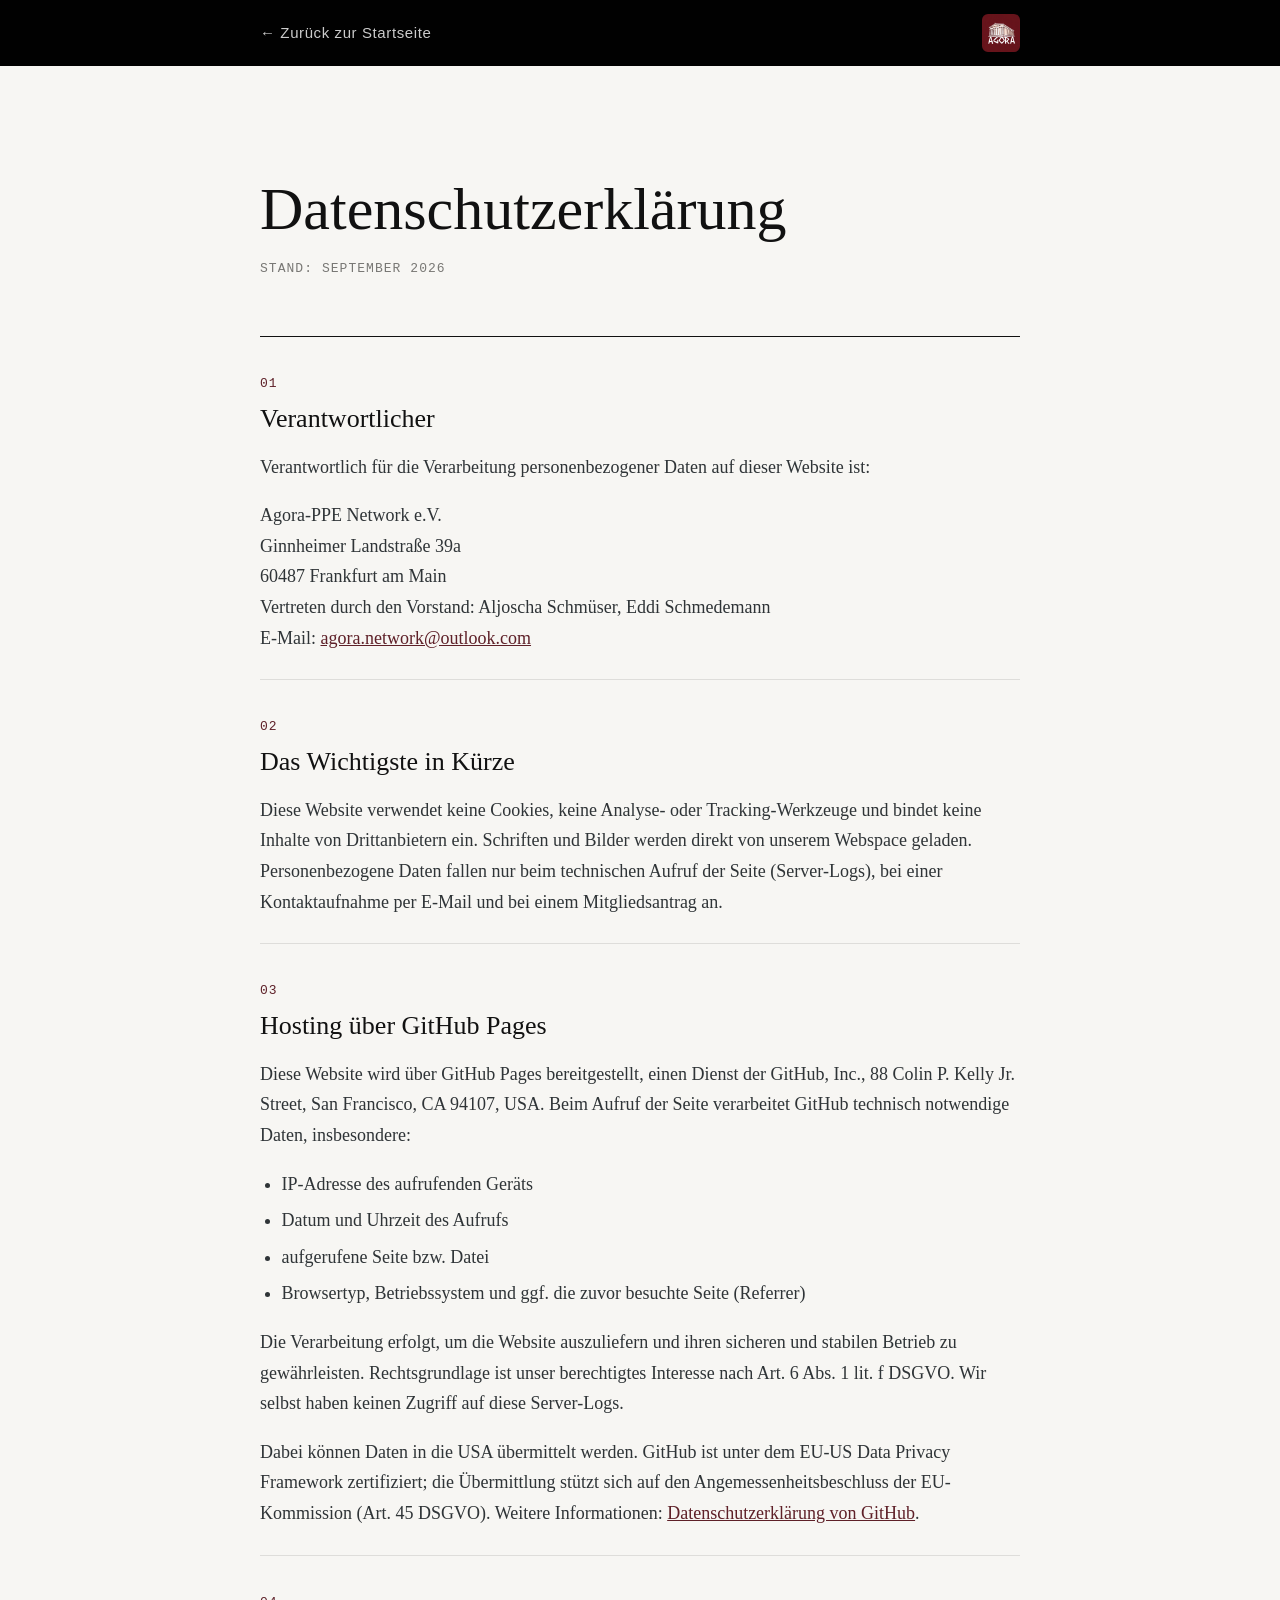
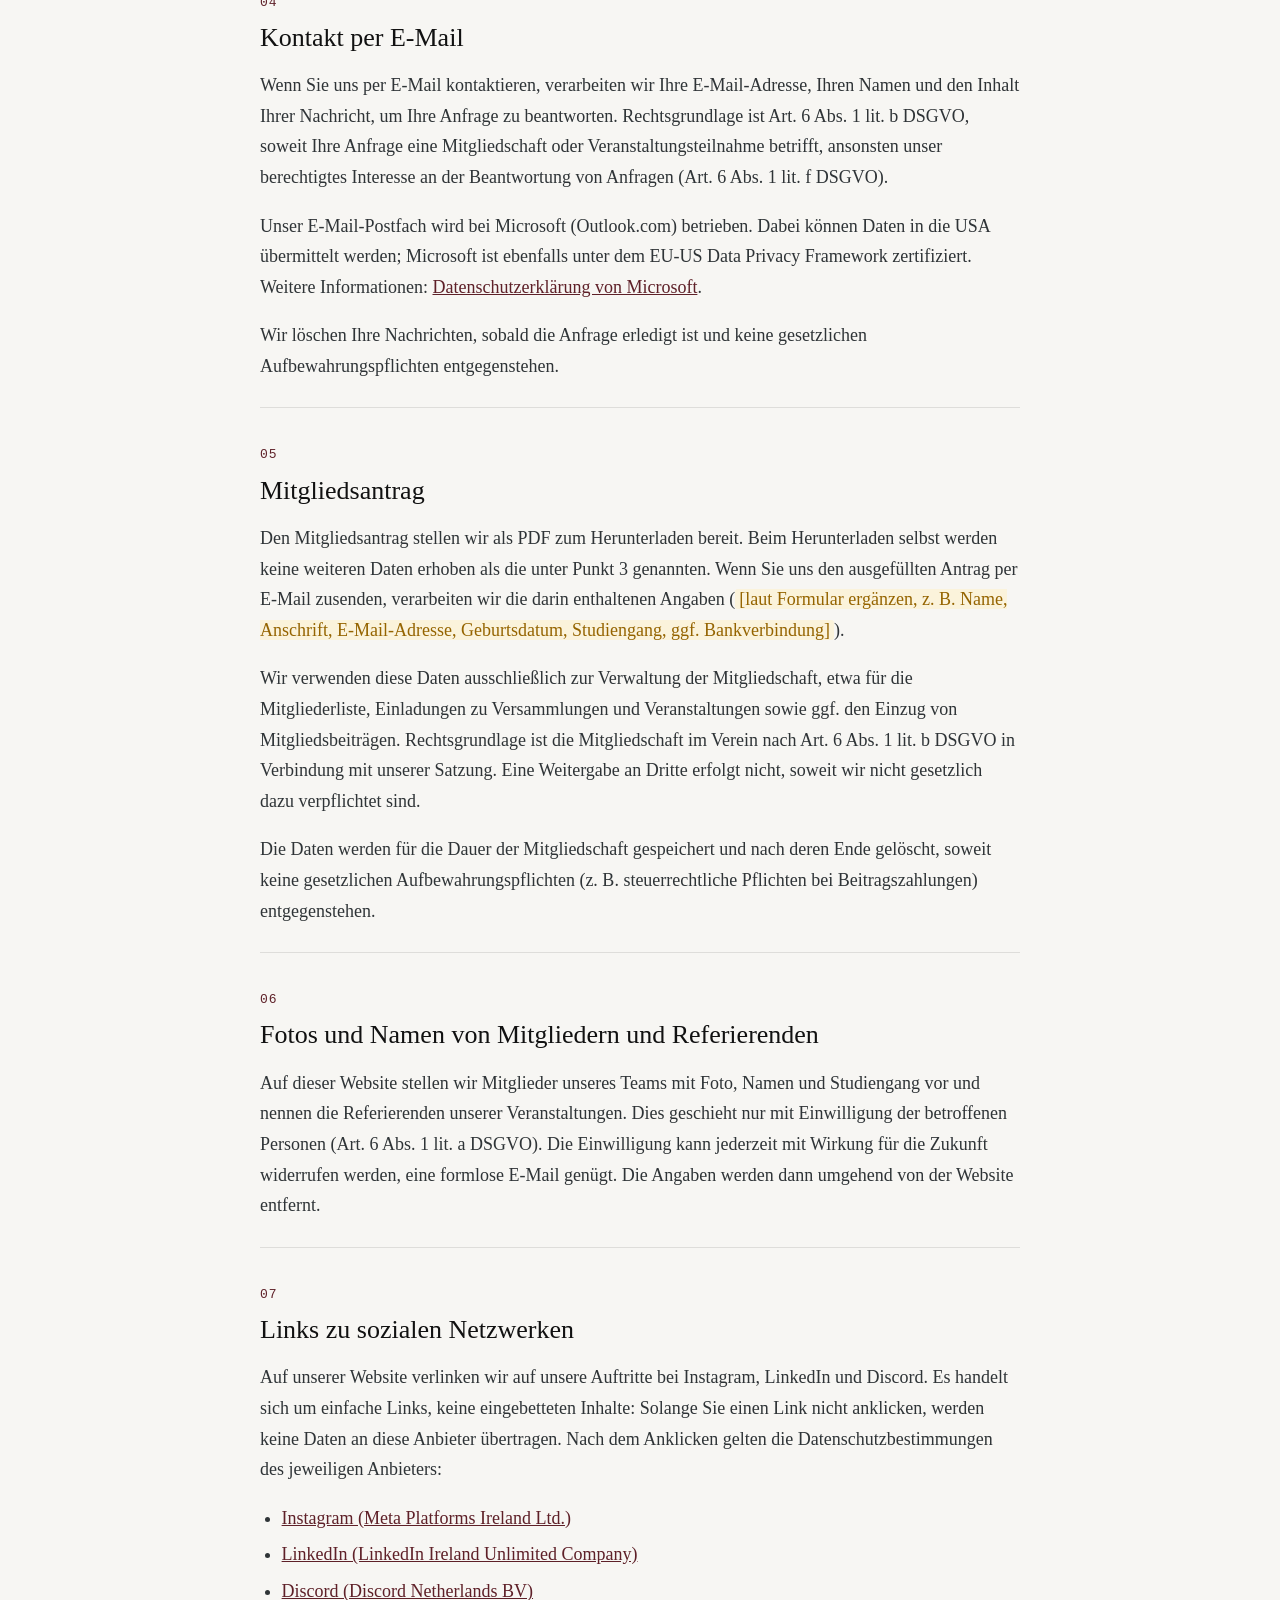
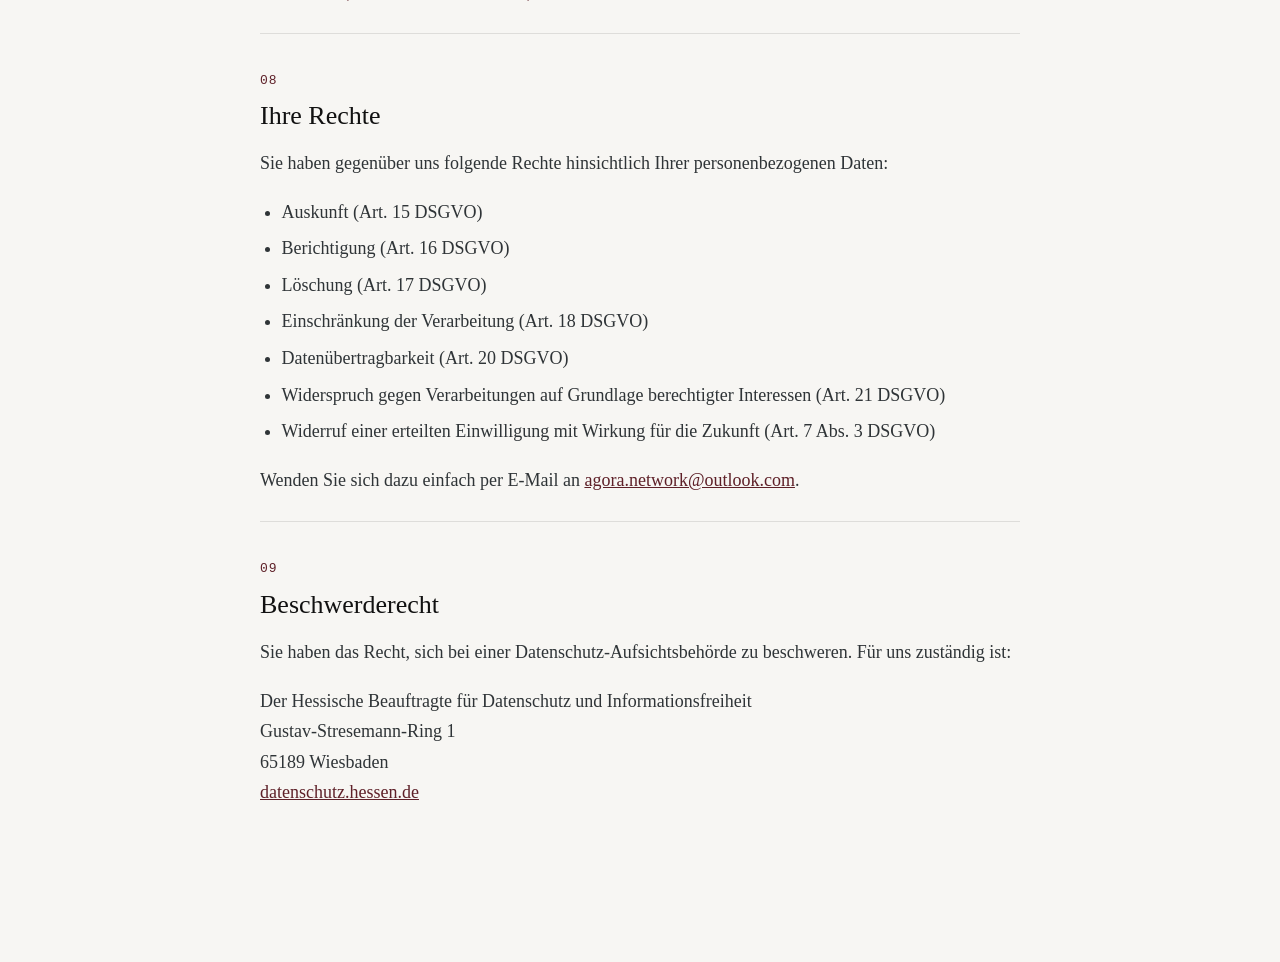
==== datenschutz.html @ 322d08b3 "new font und datenschutz erklärung" ====
<!DOCTYPE html>
<html lang="de">
<head>
    <meta charset="UTF-8">
    <meta name="viewport" content="width=device-width, initial-scale=1.0">
    <meta name="description" content="Datenschutzerklärung von Agora - PPE Network e.V.">
    <title>Datenschutz · AGORA - PPE Network</title>
    <link rel="icon" href="media/Agora_Logo.jpg">
    <!-- ENTWURF: vor der Veröffentlichung prüfen, markierte Stellen ([ ... ]) ergänzen
         und mit einem Generator (z. B. datenschutz-generator.de) abgleichen. -->
    <style>
        @font-face {
            font-family: 'Bebas Neue';
            src: url('media/BebasNeue/BebasNeue-Regular.ttf') format('truetype');
            font-weight: 100 900;
            font-style: normal;
            font-display: swap;
        }

        :root {
            --ink: #111111;
            --text: #2F3437;
            --muted: #787774;
            --line: rgba(0, 0, 0, 0.1);
            --accent: #5E2028;
            --mono: 'SF Mono', Consolas, 'Courier New', monospace;
            --serif: Baskerville, Georgia, serif;
        }

        body {
            margin: 0;
            background: #F7F6F3;
            color: var(--text);
            font-family: var(--serif);
            font-size: 18px;
            line-height: 1.7;
        }

        .ds_header {
            background: #010101;
            padding: 14px 24px;
        }

        .ds_header_inner {
            max-width: 760px;
            margin: 0 auto;
            display: flex;
            align-items: center;
            justify-content: space-between;
            gap: 16px;
        }

        .ds_back {
            font-family: 'Bebas Neue', sans-serif;
            font-size: 15px;
            letter-spacing: 0.04em;
            color: #cbcbcb;
            text-decoration: none;
        }

        .ds_back:hover,
        .ds_back:focus-visible {
            color: #f5f5f5;
        }

        .ds_header img {
            width: 38px;
            height: 38px;
            border-radius: 6px;
            display: block;
        }

        main {
            max-width: 760px;
            margin: 0 auto;
            padding: clamp(56px, 9vw, 110px) 24px clamp(72px, 10vw, 130px);
        }

        h1 {
            font-family: 'Bebas Neue', Baskerville, serif;
            font-size: clamp(34px, 6vw, 60px);
            font-weight: normal;
            line-height: 1.1;
            color: var(--ink);
            margin: 0 0 16px;
        }

        .ds_stand {
            font-family: var(--mono);
            font-size: 13px;
            letter-spacing: 0.08em;
            text-transform: uppercase;
            color: var(--muted);
            margin: 0 0 56px;
        }

        section {
            border-top: 1px solid var(--line);
            padding: 36px 0 8px;
        }

        section:first-of-type {
            border-top-color: var(--ink);
        }

        .ds_num {
            font-family: var(--mono);
            font-size: 13px;
            letter-spacing: 0.08em;
            color: var(--accent);
            margin-bottom: 8px;
        }

        h2 {
            font-family: 'Bebas Neue', Baskerville, serif;
            font-size: clamp(20px, 2.6vw, 26px);
            font-weight: normal;
            line-height: 1.25;
            color: var(--ink);
            margin: 0 0 16px;
        }

        p, ul {
            margin: 0 0 18px;
        }

        ul {
            padding-left: 1.2em;
        }

        li {
            margin-bottom: 6px;
        }

        a {
            color: var(--accent);
        }

        address {
            font-style: normal;
            margin: 0 0 18px;
        }

        .todo {
            background: #FBF3DB;
            color: #956400;
            padding: 0 4px;
            border-radius: 3px;
        }

        @media (max-width: 640px) {
            body {
                font-size: 17px;
            }

            .ds_header,
            main {
                padding-left: 16px;
                padding-right: 16px;
            }
        }
    </style>
</head>
<body>
    <header class="ds_header">
        <div class="ds_header_inner">
            <a class="ds_back" href="index.html">← Zurück zur Startseite</a>
            <a href="index.html" aria-label="Startseite"><img src="media/Agora_Logo.jpg" alt=""></a>
        </div>
    </header>

    <main>
        <h1>Datenschutz&shy;erklärung</h1>
        <p class="ds_stand">Stand: September 2026</p>

        <section>
            <div class="ds_num">01</div>
            <h2>Verantwortlicher</h2>
            <p>Verantwortlich für die Verarbeitung personenbezogener Daten auf dieser Website ist:</p>
            <address>
                Agora-PPE Network e.V.<br>
                Ginnheimer Landstraße 39a<br>
                60487 Frankfurt am Main<br>
                Vertreten durch den Vorstand: Aljoscha Schmüser, Eddi Schmedemann<br>
                E-Mail: <a href="mailto:agora.network@outlook.com">agora.network@outlook.com</a>
            </address>
        </section>

        <section>
            <div class="ds_num">02</div>
            <h2>Das Wichtigste in Kürze</h2>
            <p>Diese Website verwendet keine Cookies, keine Analyse- oder Tracking-Werkzeuge und bindet keine Inhalte von Drittanbietern ein. Schriften und Bilder werden direkt von unserem Webspace geladen.
                Personenbezogene Daten fallen nur beim technischen Aufruf der Seite (Server-Logs), bei einer Kontaktaufnahme per E-Mail und bei einem Mitgliedsantrag an.</p>
        </section>

        <section>
            <div class="ds_num">03</div>
            <h2>Hosting über GitHub Pages</h2>
            <p>Diese Website wird über GitHub Pages bereitgestellt, einen Dienst der GitHub, Inc., 88 Colin P. Kelly Jr. Street, San Francisco, CA 94107, USA.
                Beim Aufruf der Seite verarbeitet GitHub technisch notwendige Daten, insbesondere:</p>
            <ul>
                <li>IP-Adresse des aufrufenden Geräts</li>
                <li>Datum und Uhrzeit des Aufrufs</li>
                <li>aufgerufene Seite bzw. Datei</li>
                <li>Browsertyp, Betriebssystem und ggf. die zuvor besuchte Seite (Referrer)</li>
            </ul>
            <p>Die Verarbeitung erfolgt, um die Website auszuliefern und ihren sicheren und stabilen Betrieb zu gewährleisten. Rechtsgrundlage ist unser berechtigtes Interesse nach Art. 6 Abs. 1 lit. f DSGVO.
                Wir selbst haben keinen Zugriff auf diese Server-Logs.</p>
            <p>Dabei können Daten in die USA übermittelt werden. GitHub ist unter dem EU-US Data Privacy Framework zertifiziert; die Übermittlung stützt sich auf den Angemessenheitsbeschluss der EU-Kommission (Art. 45 DSGVO).
                Weitere Informationen: <a href="https://docs.github.com/en/site-policy/privacy-policies/github-general-privacy-statement">Datenschutzerklärung von GitHub</a>.</p>
        </section>

        <section>
            <div class="ds_num">04</div>
            <h2>Kontakt per E-Mail</h2>
            <p>Wenn Sie uns per E-Mail kontaktieren, verarbeiten wir Ihre E-Mail-Adresse, Ihren Namen und den Inhalt Ihrer Nachricht, um Ihre Anfrage zu beantworten.
                Rechtsgrundlage ist Art. 6 Abs. 1 lit. b DSGVO, soweit Ihre Anfrage eine Mitgliedschaft oder Veranstaltungsteilnahme betrifft, ansonsten unser berechtigtes Interesse an der Beantwortung von Anfragen (Art. 6 Abs. 1 lit. f DSGVO).</p>
            <p>Unser E-Mail-Postfach wird bei Microsoft (Outlook.com) betrieben. Dabei können Daten in die USA übermittelt werden; Microsoft ist ebenfalls unter dem EU-US Data Privacy Framework zertifiziert.
                Weitere Informationen: <a href="https://privacy.microsoft.com/de-de/privacystatement">Datenschutzerklärung von Microsoft</a>.</p>
            <p>Wir löschen Ihre Nachrichten, sobald die Anfrage erledigt ist und keine gesetzlichen Aufbewahrungspflichten entgegenstehen.</p>
        </section>

        <section>
            <div class="ds_num">05</div>
            <h2>Mitgliedsantrag</h2>
            <p>Den Mitgliedsantrag stellen wir als PDF zum Herunterladen bereit. Beim Herunterladen selbst werden keine weiteren Daten erhoben als die unter Punkt 3 genannten.
                Wenn Sie uns den ausgefüllten Antrag per E-Mail zusenden, verarbeiten wir die darin enthaltenen Angaben
                (<span class="todo">[laut Formular ergänzen, z. B. Name, Anschrift, E-Mail-Adresse, Geburtsdatum, Studiengang, ggf. Bankverbindung]</span>).</p>
            <p>Wir verwenden diese Daten ausschließlich zur Verwaltung der Mitgliedschaft, etwa für die Mitgliederliste, Einladungen zu Versammlungen und Veranstaltungen sowie ggf. den Einzug von Mitgliedsbeiträgen.
                Rechtsgrundlage ist die Mitgliedschaft im Verein nach Art. 6 Abs. 1 lit. b DSGVO in Verbindung mit unserer Satzung. Eine Weitergabe an Dritte erfolgt nicht, soweit wir nicht gesetzlich dazu verpflichtet sind.</p>
            <p>Die Daten werden für die Dauer der Mitgliedschaft gespeichert und nach deren Ende gelöscht, soweit keine gesetzlichen Aufbewahrungspflichten (z. B. steuerrechtliche Pflichten bei Beitragszahlungen) entgegenstehen.</p>
        </section>

        <section>
            <div class="ds_num">06</div>
            <h2>Fotos und Namen von Mitgliedern und Referierenden</h2>
            <p>Auf dieser Website stellen wir Mitglieder unseres Teams mit Foto, Namen und Studiengang vor und nennen die Referierenden unserer Veranstaltungen.
                Dies geschieht nur mit Einwilligung der betroffenen Personen (Art. 6 Abs. 1 lit. a DSGVO).
                Die Einwilligung kann jederzeit mit Wirkung für die Zukunft widerrufen werden, eine formlose E-Mail genügt. Die Angaben werden dann umgehend von der Website entfernt.</p>
        </section>

        <section>
            <div class="ds_num">07</div>
            <h2>Links zu sozialen Netzwerken</h2>
            <p>Auf unserer Website verlinken wir auf unsere Auftritte bei Instagram, LinkedIn und Discord. Es handelt sich um einfache Links, keine eingebetteten Inhalte:
                Solange Sie einen Link nicht anklicken, werden keine Daten an diese Anbieter übertragen.
                Nach dem Anklicken gelten die Datenschutzbestimmungen des jeweiligen Anbieters:</p>
            <ul>
                <li><a href="https://privacycenter.instagram.com/policy">Instagram (Meta Platforms Ireland Ltd.)</a></li>
                <li><a href="https://de.linkedin.com/legal/privacy-policy">LinkedIn (LinkedIn Ireland Unlimited Company)</a></li>
                <li><a href="https://discord.com/privacy">Discord (Discord Netherlands BV)</a></li>
            </ul>
        </section>

        <section>
            <div class="ds_num">08</div>
            <h2>Ihre Rechte</h2>
            <p>Sie haben gegenüber uns folgende Rechte hinsichtlich Ihrer personenbezogenen Daten:</p>
            <ul>
                <li>Auskunft (Art. 15 DSGVO)</li>
                <li>Berichtigung (Art. 16 DSGVO)</li>
                <li>Löschung (Art. 17 DSGVO)</li>
                <li>Einschränkung der Verarbeitung (Art. 18 DSGVO)</li>
                <li>Datenübertragbarkeit (Art. 20 DSGVO)</li>
                <li>Widerspruch gegen Verarbeitungen auf Grundlage berechtigter Interessen (Art. 21 DSGVO)</li>
                <li>Widerruf einer erteilten Einwilligung mit Wirkung für die Zukunft (Art. 7 Abs. 3 DSGVO)</li>
            </ul>
            <p>Wenden Sie sich dazu einfach per E-Mail an <a href="mailto:agora.network@outlook.com">agora.network@outlook.com</a>.</p>
        </section>

        <section>
            <div class="ds_num">09</div>
            <h2>Beschwerderecht</h2>
            <p>Sie haben das Recht, sich bei einer Datenschutz-Aufsichtsbehörde zu beschweren. Für uns zuständig ist:</p>
            <address>
                Der Hessische Beauftragte für Datenschutz und Informationsfreiheit<br>
                Gustav-Stresemann-Ring 1<br>
                65189 Wiesbaden<br>
                <a href="https://datenschutz.hessen.de">datenschutz.hessen.de</a>
            </address>
        </section>
    </main>
</body>
</html>
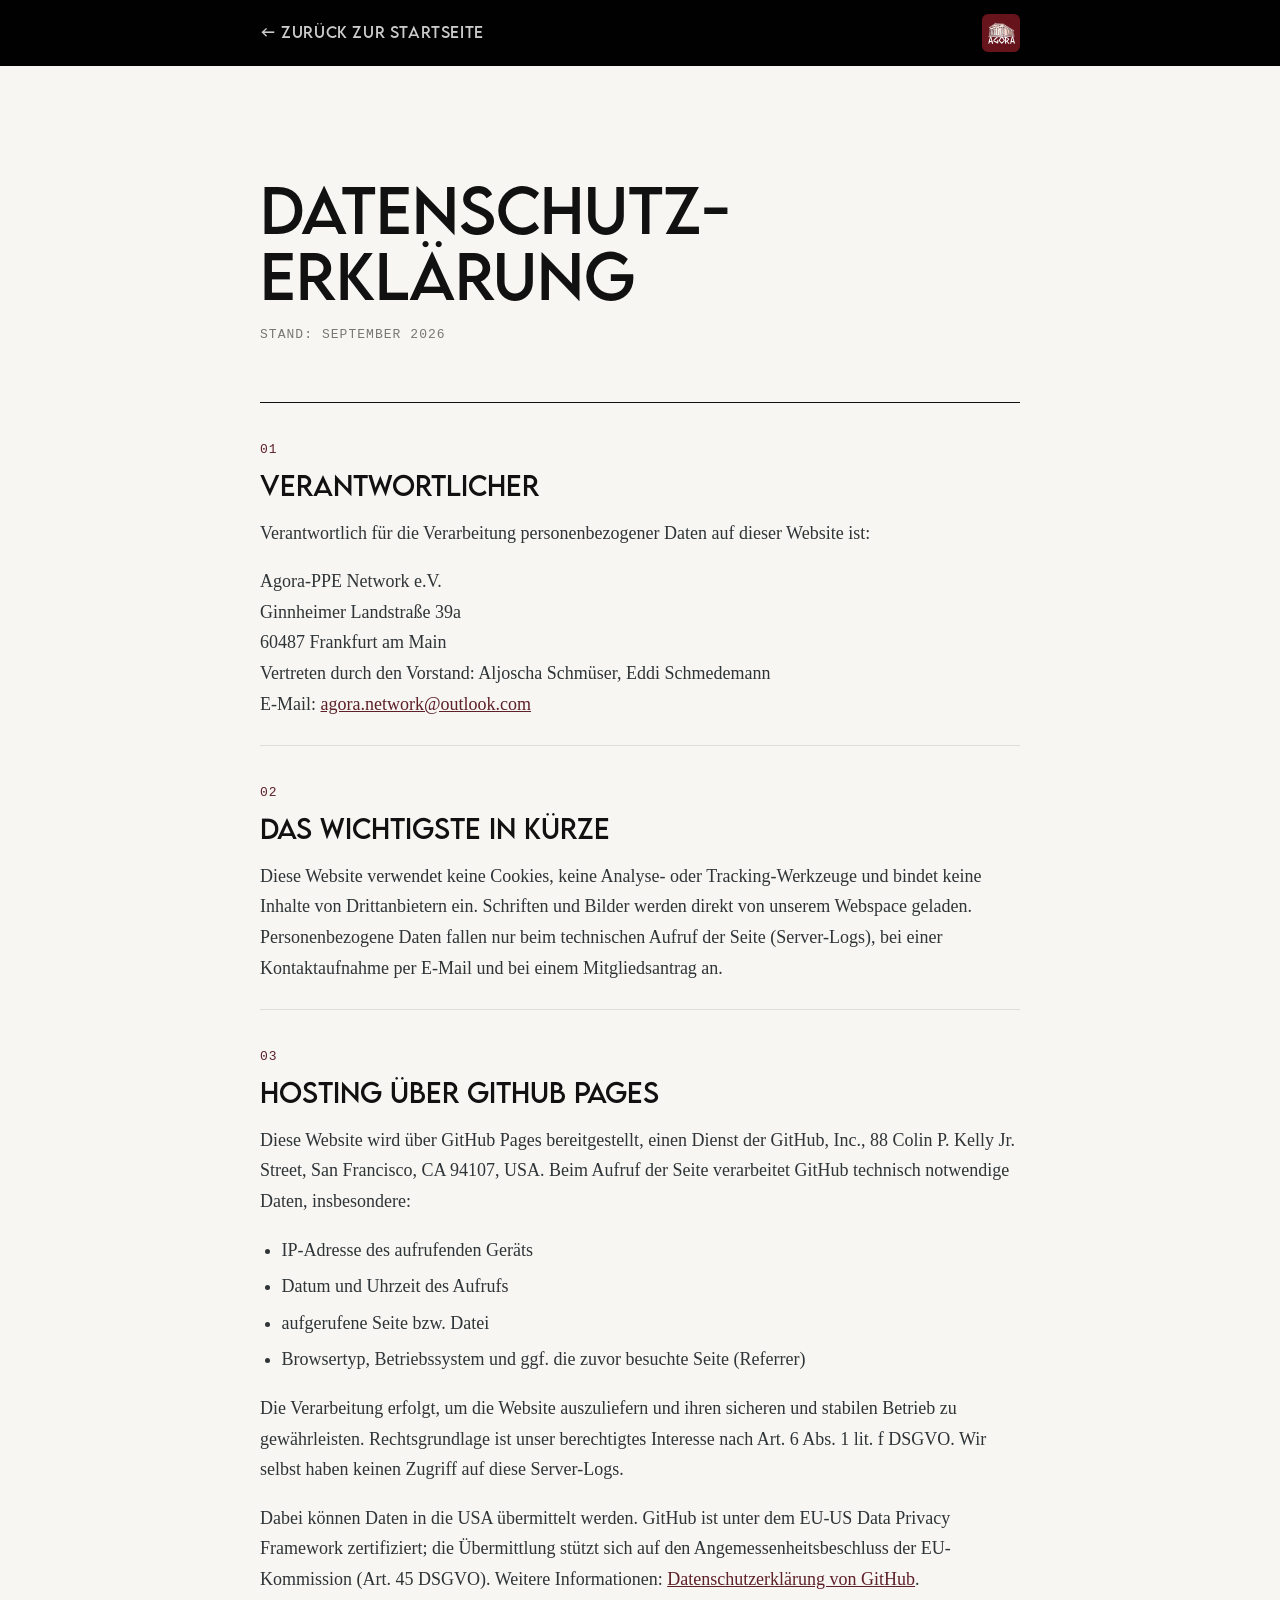
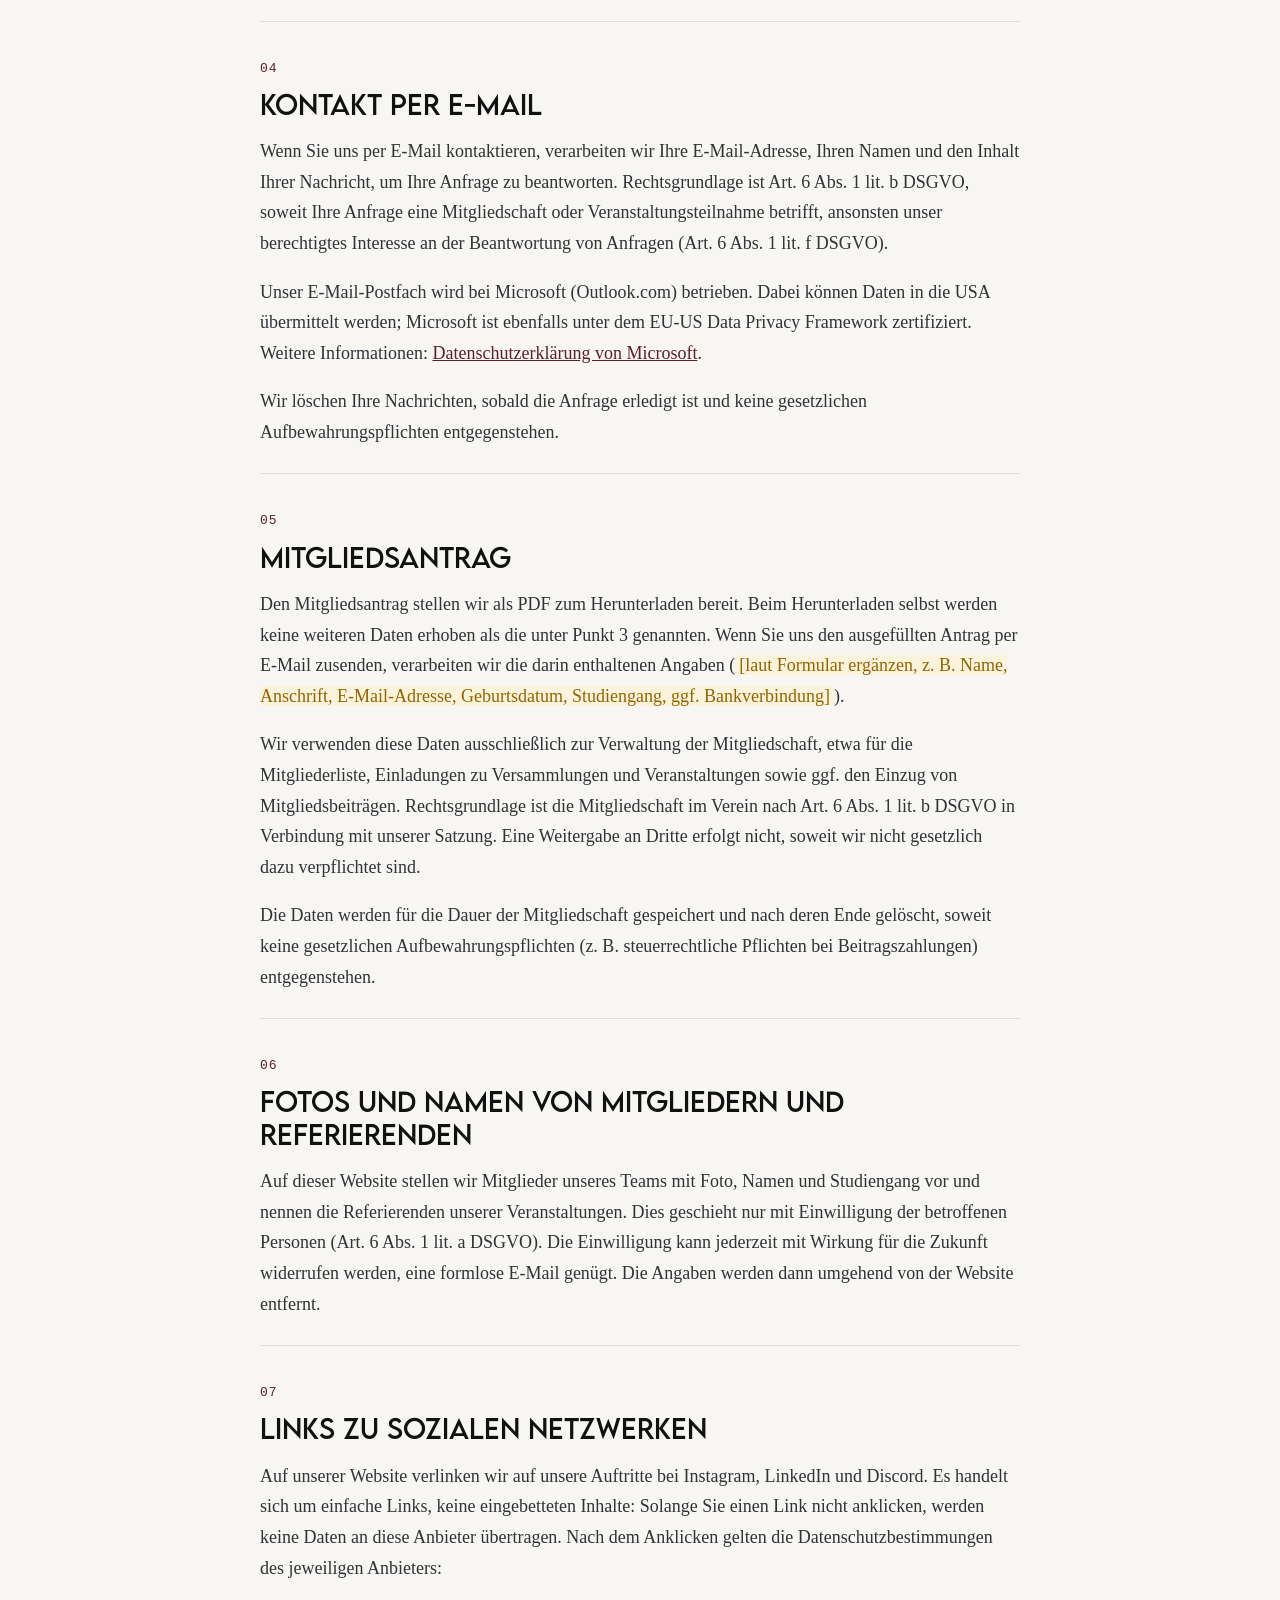
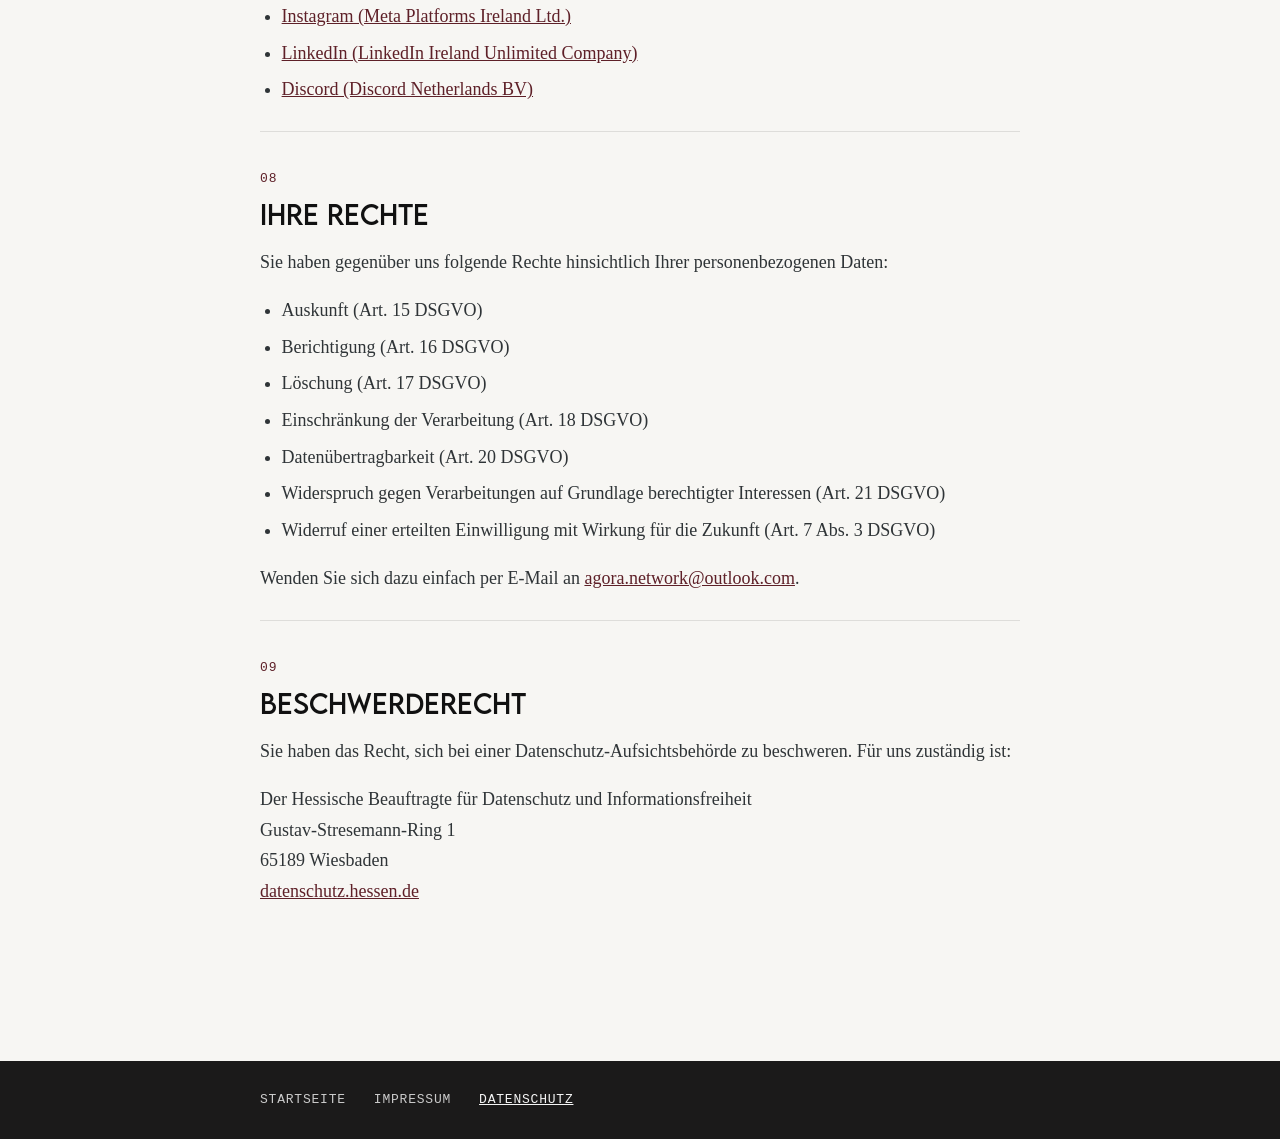
==== commit 906a0bd8: "set font back and move impressum to subpage" ====
--- a/datenschutz.html
+++ b/datenschutz.html
@@ -8,158 +8,7 @@
     <link rel="icon" href="media/Agora_Logo.jpg">
     <!-- ENTWURF: vor der Veröffentlichung prüfen, markierte Stellen ([ ... ]) ergänzen
          und mit einem Generator (z. B. datenschutz-generator.de) abgleichen. -->
-    <style>
-        @font-face {
-            font-family: 'Bebas Neue';
-            src: url('media/BebasNeue/BebasNeue-Regular.ttf') format('truetype');
-            font-weight: 100 900;
-            font-style: normal;
-            font-display: swap;
-        }
-
-        :root {
-            --ink: #111111;
-            --text: #2F3437;
-            --muted: #787774;
-            --line: rgba(0, 0, 0, 0.1);
-            --accent: #5E2028;
-            --mono: 'SF Mono', Consolas, 'Courier New', monospace;
-            --serif: Baskerville, Georgia, serif;
-        }
-
-        body {
-            margin: 0;
-            background: #F7F6F3;
-            color: var(--text);
-            font-family: var(--serif);
-            font-size: 18px;
-            line-height: 1.7;
-        }
-
-        .ds_header {
-            background: #010101;
-            padding: 14px 24px;
-        }
-
-        .ds_header_inner {
-            max-width: 760px;
-            margin: 0 auto;
-            display: flex;
-            align-items: center;
-            justify-content: space-between;
-            gap: 16px;
-        }
-
-        .ds_back {
-            font-family: 'Bebas Neue', sans-serif;
-            font-size: 15px;
-            letter-spacing: 0.04em;
-            color: #cbcbcb;
-            text-decoration: none;
-        }
-
-        .ds_back:hover,
-        .ds_back:focus-visible {
-            color: #f5f5f5;
-        }
-
-        .ds_header img {
-            width: 38px;
-            height: 38px;
-            border-radius: 6px;
-            display: block;
-        }
-
-        main {
-            max-width: 760px;
-            margin: 0 auto;
-            padding: clamp(56px, 9vw, 110px) 24px clamp(72px, 10vw, 130px);
-        }
-
-        h1 {
-            font-family: 'Bebas Neue', Baskerville, serif;
-            font-size: clamp(34px, 6vw, 60px);
-            font-weight: normal;
-            line-height: 1.1;
-            color: var(--ink);
-            margin: 0 0 16px;
-        }
-
-        .ds_stand {
-            font-family: var(--mono);
-            font-size: 13px;
-            letter-spacing: 0.08em;
-            text-transform: uppercase;
-            color: var(--muted);
-            margin: 0 0 56px;
-        }
-
-        section {
-            border-top: 1px solid var(--line);
-            padding: 36px 0 8px;
-        }
-
-        section:first-of-type {
-            border-top-color: var(--ink);
-        }
-
-        .ds_num {
-            font-family: var(--mono);
-            font-size: 13px;
-            letter-spacing: 0.08em;
-            color: var(--accent);
-            margin-bottom: 8px;
-        }
-
-        h2 {
-            font-family: 'Bebas Neue', Baskerville, serif;
-            font-size: clamp(20px, 2.6vw, 26px);
-            font-weight: normal;
-            line-height: 1.25;
-            color: var(--ink);
-            margin: 0 0 16px;
-        }
-
-        p, ul {
-            margin: 0 0 18px;
-        }
-
-        ul {
-            padding-left: 1.2em;
-        }
-
-        li {
-            margin-bottom: 6px;
-        }
-
-        a {
-            color: var(--accent);
-        }
-
-        address {
-            font-style: normal;
-            margin: 0 0 18px;
-        }
-
-        .todo {
-            background: #FBF3DB;
-            color: #956400;
-            padding: 0 4px;
-            border-radius: 3px;
-        }
-
-        @media (max-width: 640px) {
-            body {
-                font-size: 17px;
-            }
-
-            .ds_header,
-            main {
-                padding-left: 16px;
-                padding-right: 16px;
-            }
-        }
-    </style>
+    <link rel="stylesheet" href="css/unterseite.css">
 </head>
 <body>
     <header class="ds_header">
@@ -280,5 +129,13 @@
             </address>
         </section>
     </main>
+
+    <footer class="ds_footer">
+        <div class="ds_footer_inner">
+            <a href="index.html">Startseite</a>
+            <a href="impressum.html">Impressum</a>
+            <a href="datenschutz.html" aria-current="page">Datenschutz</a>
+        </div>
+    </footer>
 </body>
 </html>
--- a/css/unterseite.css
+++ b/css/unterseite.css
@@ -0,0 +1,183 @@
+/* Gemeinsames Stylesheet für die Unterseiten (Impressum, Datenschutz).
+   Eigene Datei, weil style.css und script.js auf die Startseite zugeschnitten sind. */
+
+@font-face {
+    font-family: 'LEMONMILK';
+    src: url('../media/LEMONMILK/LEMONMILK-Regular.otf') format('opentype');
+    font-weight: normal;
+    font-style: normal;
+}
+
+:root {
+    --ink: #111111;
+    --text: #2F3437;
+    --muted: #787774;
+    --line: rgba(0, 0, 0, 0.1);
+    --accent: #5E2028;
+    --mono: 'SF Mono', Consolas, 'Courier New', monospace;
+    --serif: Baskerville, Georgia, serif;
+}
+
+body {
+    margin: 0;
+    background: #F7F6F3;
+    color: var(--text);
+    font-family: var(--serif);
+    font-size: 18px;
+    line-height: 1.7;
+}
+
+.ds_header {
+    background: #010101;
+    padding: 14px 24px;
+}
+
+.ds_header_inner {
+    max-width: 760px;
+    margin: 0 auto;
+    display: flex;
+    align-items: center;
+    justify-content: space-between;
+    gap: 16px;
+}
+
+.ds_back {
+    font-family: LEMONMILK, sans-serif;
+    font-size: 15px;
+    letter-spacing: 0.04em;
+    color: #cbcbcb;
+    text-decoration: none;
+}
+
+.ds_back:hover,
+.ds_back:focus-visible {
+    color: #f5f5f5;
+}
+
+.ds_header img {
+    width: 38px;
+    height: 38px;
+    border-radius: 6px;
+    display: block;
+}
+
+main {
+    max-width: 760px;
+    margin: 0 auto;
+    padding: clamp(56px, 9vw, 110px) 24px clamp(72px, 10vw, 130px);
+}
+
+h1 {
+    font-family: LEMONMILK, Baskerville, serif;
+    font-size: clamp(34px, 6vw, 60px);
+    font-weight: normal;
+    line-height: 1.1;
+    color: var(--ink);
+    margin: 0 0 16px;
+}
+
+.ds_stand {
+    font-family: var(--mono);
+    font-size: 13px;
+    letter-spacing: 0.08em;
+    text-transform: uppercase;
+    color: var(--muted);
+    margin: 0 0 56px;
+}
+
+section {
+    border-top: 1px solid var(--line);
+    padding: 36px 0 8px;
+}
+
+section:first-of-type {
+    border-top-color: var(--ink);
+}
+
+.ds_num {
+    font-family: var(--mono);
+    font-size: 13px;
+    letter-spacing: 0.08em;
+    color: var(--accent);
+    margin-bottom: 8px;
+}
+
+h2 {
+    font-family: LEMONMILK, Baskerville, serif;
+    font-size: clamp(20px, 2.6vw, 26px);
+    font-weight: normal;
+    line-height: 1.25;
+    color: var(--ink);
+    margin: 0 0 16px;
+}
+
+p, ul {
+    margin: 0 0 18px;
+}
+
+ul {
+    padding-left: 1.2em;
+}
+
+li {
+    margin-bottom: 6px;
+}
+
+a {
+    color: var(--accent);
+}
+
+address {
+    font-style: normal;
+    margin: 0 0 18px;
+}
+
+.todo {
+    background: #FBF3DB;
+    color: #956400;
+    padding: 0 4px;
+    border-radius: 3px;
+}
+
+/* Fußzeile mit Links zwischen den Unterseiten */
+.ds_footer {
+    background: #1B1A1A;
+    padding: 28px 24px;
+}
+
+.ds_footer_inner {
+    max-width: 760px;
+    margin: 0 auto;
+    display: flex;
+    flex-wrap: wrap;
+    gap: 8px 28px;
+    font-family: var(--mono);
+    font-size: 13px;
+    letter-spacing: 0.06em;
+    text-transform: uppercase;
+}
+
+.ds_footer a {
+    color: #cbcbcb;
+    text-decoration: none;
+}
+
+.ds_footer a:hover,
+.ds_footer a:focus-visible,
+.ds_footer a[aria-current="page"] {
+    color: #f5f5f5;
+    text-decoration: underline;
+}
+
+@media (max-width: 640px) {
+    body {
+        font-size: 17px;
+    }
+
+    .ds_header,
+    main,
+    .ds_footer {
+        padding-left: 16px;
+        padding-right: 16px;
+    }
+}
